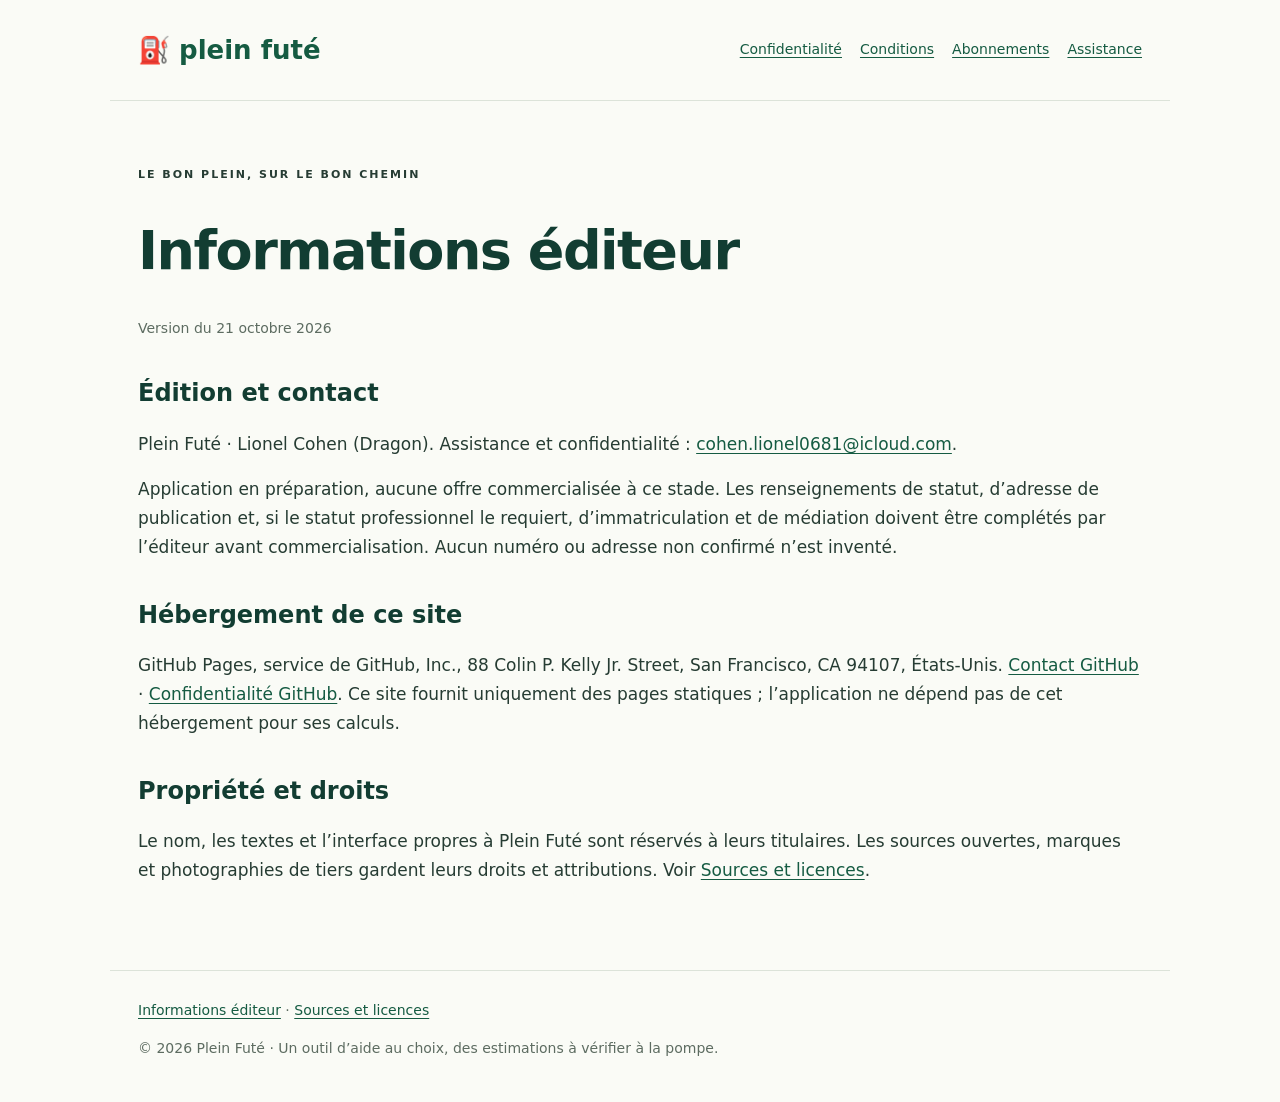
==== legal.html @ a61fa710 "Publier confidentialité, conditions et assistance Plein Futé" ====
<!doctype html>
<html lang="fr"><head><meta charset="utf-8"><meta name="viewport" content="width=device-width,initial-scale=1"><meta name="description" content="Informations éditeur — Plein Futé, prix du plein et coût du détour."><title>Informations éditeur · Plein Futé</title><link rel="stylesheet" href="style.css"></head><body><nav aria-label="Navigation"><a class="brand" href="index.html">⛽ plein futé</a><div><a href="privacy.html">Confidentialité</a><a href="terms.html">Conditions</a><a href="subscriptions.html">Abonnements</a><a href="support.html">Assistance</a></div></nav><main><p class="eyebrow">LE BON PLEIN, SUR LE BON CHEMIN</p><h1>Informations éditeur</h1><p class="date">Version du 21 octobre 2026</p><h2>Édition et contact</h2><p>Plein Futé · Lionel Cohen (Dragon). Assistance et confidentialité : <a href="mailto:cohen.lionel0681@icloud.com">cohen.lionel0681@icloud.com</a>.</p><p>Application en préparation, aucune offre commercialisée à ce stade. Les renseignements de statut, d’adresse de publication et, si le statut professionnel le requiert, d’immatriculation et de médiation doivent être complétés par l’éditeur avant commercialisation. Aucun numéro ou adresse non confirmé n’est inventé.</p><h2>Hébergement de ce site</h2><p>GitHub Pages, service de GitHub, Inc., 88 Colin P. Kelly Jr. Street, San Francisco, CA 94107, États-Unis. <a href="https://support.github.com/">Contact GitHub</a> · <a href="https://docs.github.com/en/site-policy/privacy-policies/github-general-privacy-statement">Confidentialité GitHub</a>. Ce site fournit uniquement des pages statiques ; l’application ne dépend pas de cet hébergement pour ses calculs.</p><h2>Propriété et droits</h2><p>Le nom, les textes et l’interface propres à Plein Futé sont réservés à leurs titulaires. Les sources ouvertes, marques et photographies de tiers gardent leurs droits et attributions. Voir <a href="sources.html">Sources et licences</a>.</p></main><footer><a href="legal.html">Informations éditeur</a> · <a href="sources.html">Sources et licences</a><p>© 2026 Plein Futé · Un outil d’aide au choix, des estimations à vérifier à la pompe.</p></footer></body></html>
---- style.css ----
*{box-sizing:border-box}body{margin:0;background:#fafbf6;color:#263c33;font:17px/1.7 system-ui,sans-serif}a{color:#155b42;text-underline-offset:3px}nav,main,footer{max-width:1060px;margin:auto;padding:28px}nav{display:flex;align-items:center;justify-content:space-between;gap:20px;border-bottom:1px solid #dce3d9}nav div{display:flex;flex-wrap:wrap;gap:18px;font-size:14px}.brand{font-size:26px;font-weight:850;text-decoration:none;white-space:nowrap}main{padding-top:54px;min-height:65vh}h1{font-size:clamp(32px,5vw,54px);line-height:1.1;letter-spacing:-1.5px;color:#123d32;max-width:850px}h2{font-size:24px;line-height:1.3;margin-top:38px;color:#123d32}.eyebrow{font-size:11px;letter-spacing:2px;font-weight:800}.lead{font-size:21px;max-width:830px}.date,footer{color:#5d6c61;font-size:14px}.callout,article{border:1px solid #d4dfd3;border-radius:20px;background:#eaf1df;padding:24px;margin:24px 0}.grid{display:grid;grid-template-columns:repeat(3,1fr);gap:18px}article{margin:0;background:#fff}article h2{margin-top:0}.button{display:inline-block;background:#123d32;color:white;border-radius:30px;padding:12px 24px;text-decoration:none;font-weight:700}.table{overflow-x:auto}table{border-collapse:collapse;width:100%;min-width:450px;background:white}td,th{padding:16px;text-align:left;border-bottom:1px solid #dbe2d7;vertical-align:top}th{background:#eaf1df}footer{border-top:1px solid #dce3d9;margin-top:40px}li{margin:14px 0}a:focus-visible{outline:3px solid #bb8900;outline-offset:5px}@media(max-width:700px){nav{align-items:flex-start;flex-direction:column;padding:20px}main{padding:28px 20px}.grid{grid-template-columns:1fr}nav div{gap:12px}.lead{font-size:19px}}
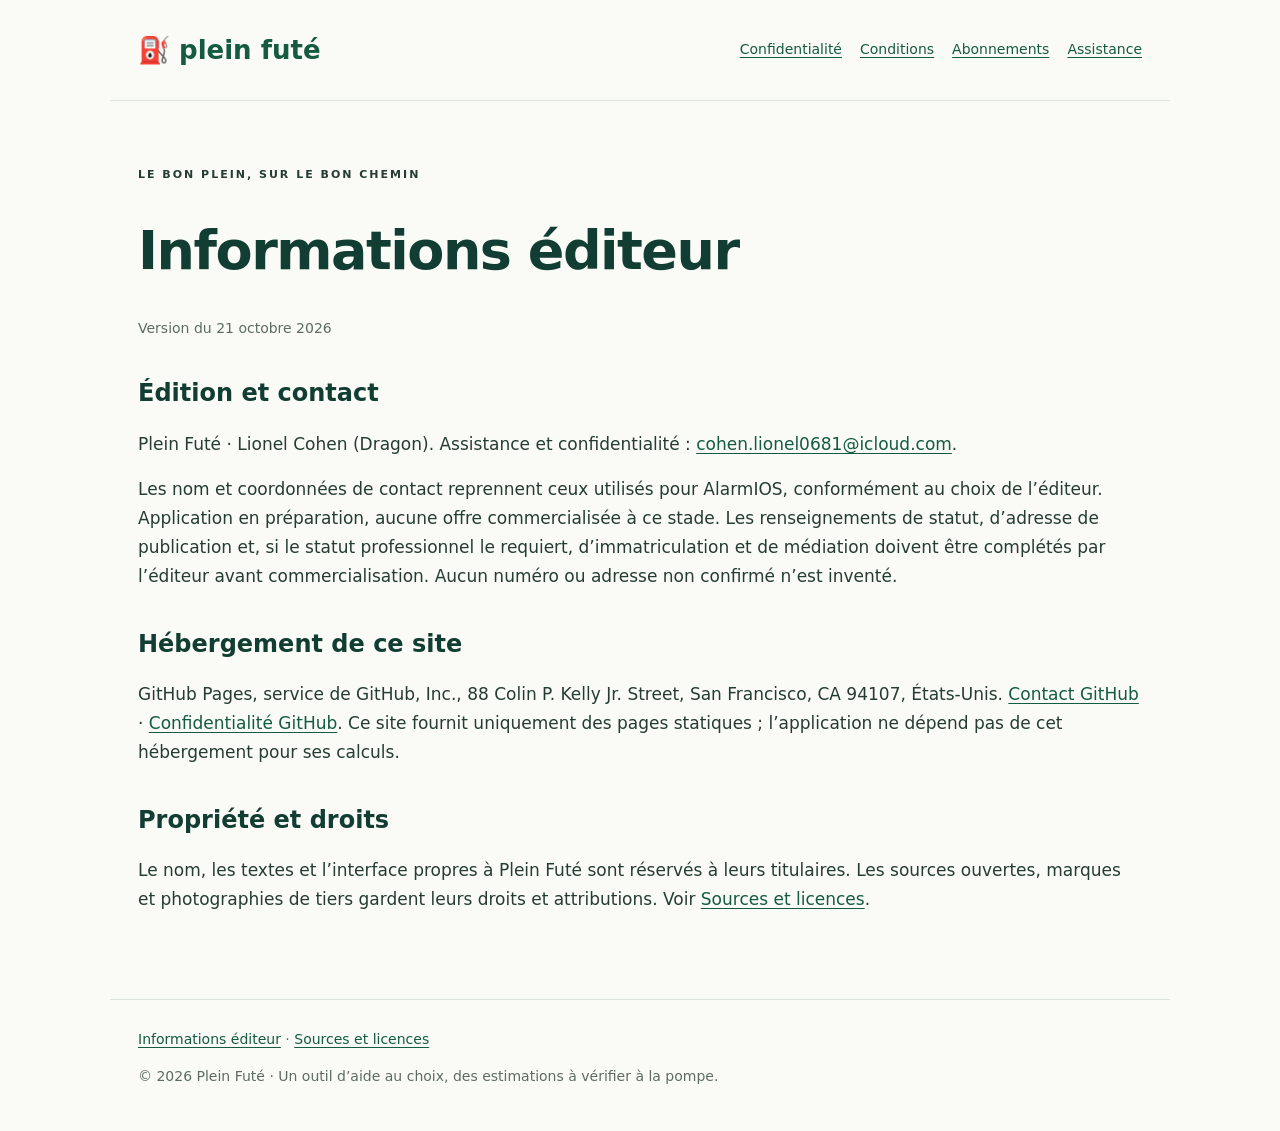
==== commit 07339e9e: "Préciser la reprise des coordonnées AlarmIOS" ====
--- a/legal.html
+++ b/legal.html
@@ -1,2 +1,2 @@
 <!doctype html>
-<html lang="fr"><head><meta charset="utf-8"><meta name="viewport" content="width=device-width,initial-scale=1"><meta name="description" content="Informations éditeur — Plein Futé, prix du plein et coût du détour."><title>Informations éditeur · Plein Futé</title><link rel="stylesheet" href="style.css"></head><body><nav aria-label="Navigation"><a class="brand" href="index.html">⛽ plein futé</a><div><a href="privacy.html">Confidentialité</a><a href="terms.html">Conditions</a><a href="subscriptions.html">Abonnements</a><a href="support.html">Assistance</a></div></nav><main><p class="eyebrow">LE BON PLEIN, SUR LE BON CHEMIN</p><h1>Informations éditeur</h1><p class="date">Version du 21 octobre 2026</p><h2>Édition et contact</h2><p>Plein Futé · Lionel Cohen (Dragon). Assistance et confidentialité : <a href="mailto:cohen.lionel0681@icloud.com">cohen.lionel0681@icloud.com</a>.</p><p>Application en préparation, aucune offre commercialisée à ce stade. Les renseignements de statut, d’adresse de publication et, si le statut professionnel le requiert, d’immatriculation et de médiation doivent être complétés par l’éditeur avant commercialisation. Aucun numéro ou adresse non confirmé n’est inventé.</p><h2>Hébergement de ce site</h2><p>GitHub Pages, service de GitHub, Inc., 88 Colin P. Kelly Jr. Street, San Francisco, CA 94107, États-Unis. <a href="https://support.github.com/">Contact GitHub</a> · <a href="https://docs.github.com/en/site-policy/privacy-policies/github-general-privacy-statement">Confidentialité GitHub</a>. Ce site fournit uniquement des pages statiques ; l’application ne dépend pas de cet hébergement pour ses calculs.</p><h2>Propriété et droits</h2><p>Le nom, les textes et l’interface propres à Plein Futé sont réservés à leurs titulaires. Les sources ouvertes, marques et photographies de tiers gardent leurs droits et attributions. Voir <a href="sources.html">Sources et licences</a>.</p></main><footer><a href="legal.html">Informations éditeur</a> · <a href="sources.html">Sources et licences</a><p>© 2026 Plein Futé · Un outil d’aide au choix, des estimations à vérifier à la pompe.</p></footer></body></html>
+<html lang="fr"><head><meta charset="utf-8"><meta name="viewport" content="width=device-width,initial-scale=1"><meta name="description" content="Informations éditeur — Plein Futé, prix du plein et coût du détour."><title>Informations éditeur · Plein Futé</title><link rel="stylesheet" href="style.css"></head><body><nav aria-label="Navigation"><a class="brand" href="index.html">⛽ plein futé</a><div><a href="privacy.html">Confidentialité</a><a href="terms.html">Conditions</a><a href="subscriptions.html">Abonnements</a><a href="support.html">Assistance</a></div></nav><main><p class="eyebrow">LE BON PLEIN, SUR LE BON CHEMIN</p><h1>Informations éditeur</h1><p class="date">Version du 21 octobre 2026</p><h2>Édition et contact</h2><p>Plein Futé · Lionel Cohen (Dragon). Assistance et confidentialité : <a href="mailto:cohen.lionel0681@icloud.com">cohen.lionel0681@icloud.com</a>.</p><p>Les nom et coordonnées de contact reprennent ceux utilisés pour AlarmIOS, conformément au choix de l’éditeur. Application en préparation, aucune offre commercialisée à ce stade. Les renseignements de statut, d’adresse de publication et, si le statut professionnel le requiert, d’immatriculation et de médiation doivent être complétés par l’éditeur avant commercialisation. Aucun numéro ou adresse non confirmé n’est inventé.</p><h2>Hébergement de ce site</h2><p>GitHub Pages, service de GitHub, Inc., 88 Colin P. Kelly Jr. Street, San Francisco, CA 94107, États-Unis. <a href="https://support.github.com/">Contact GitHub</a> · <a href="https://docs.github.com/en/site-policy/privacy-policies/github-general-privacy-statement">Confidentialité GitHub</a>. Ce site fournit uniquement des pages statiques ; l’application ne dépend pas de cet hébergement pour ses calculs.</p><h2>Propriété et droits</h2><p>Le nom, les textes et l’interface propres à Plein Futé sont réservés à leurs titulaires. Les sources ouvertes, marques et photographies de tiers gardent leurs droits et attributions. Voir <a href="sources.html">Sources et licences</a>.</p></main><footer><a href="legal.html">Informations éditeur</a> · <a href="sources.html">Sources et licences</a><p>© 2026 Plein Futé · Un outil d’aide au choix, des estimations à vérifier à la pompe.</p></footer></body></html>
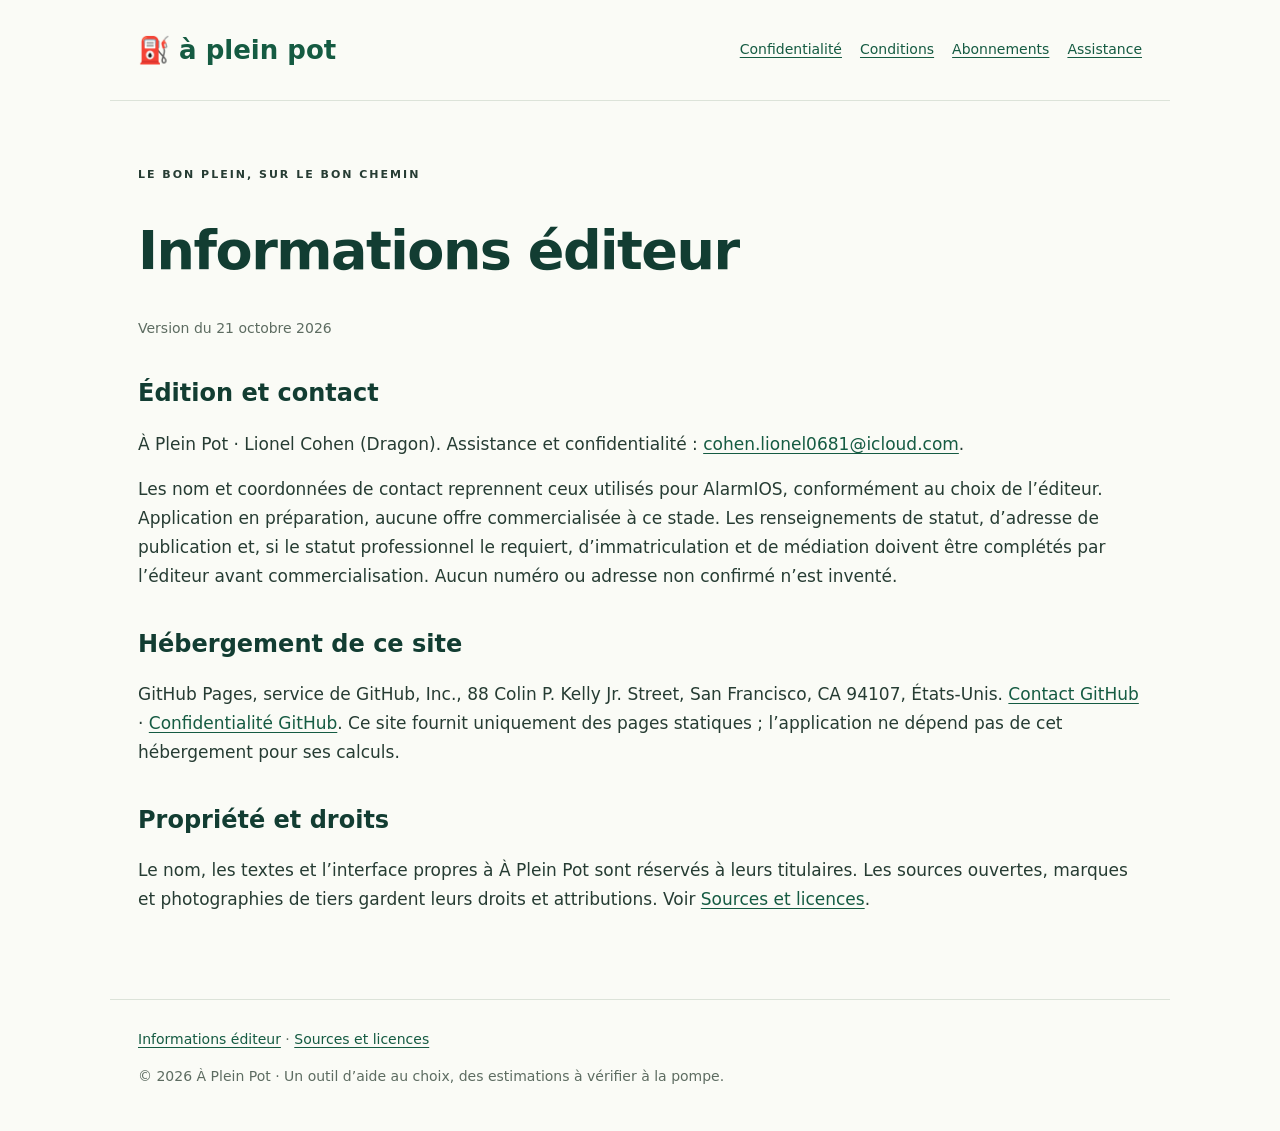
==== commit dd2f3f06: "Renommer le site en À Plein Pot Co-Authored-By: Claude Opus 5.5 <noreply@anthropic.com>" ====
--- a/legal.html
+++ b/legal.html
@@ -1,2 +1,2 @@
 <!doctype html>
-<html lang="fr"><head><meta charset="utf-8"><meta name="viewport" content="width=device-width,initial-scale=1"><meta name="description" content="Informations éditeur — Plein Futé, prix du plein et coût du détour."><title>Informations éditeur · Plein Futé</title><link rel="stylesheet" href="style.css"></head><body><nav aria-label="Navigation"><a class="brand" href="index.html">⛽ plein futé</a><div><a href="privacy.html">Confidentialité</a><a href="terms.html">Conditions</a><a href="subscriptions.html">Abonnements</a><a href="support.html">Assistance</a></div></nav><main><p class="eyebrow">LE BON PLEIN, SUR LE BON CHEMIN</p><h1>Informations éditeur</h1><p class="date">Version du 21 octobre 2026</p><h2>Édition et contact</h2><p>Plein Futé · Lionel Cohen (Dragon). Assistance et confidentialité : <a href="mailto:cohen.lionel0681@icloud.com">cohen.lionel0681@icloud.com</a>.</p><p>Les nom et coordonnées de contact reprennent ceux utilisés pour AlarmIOS, conformément au choix de l’éditeur. Application en préparation, aucune offre commercialisée à ce stade. Les renseignements de statut, d’adresse de publication et, si le statut professionnel le requiert, d’immatriculation et de médiation doivent être complétés par l’éditeur avant commercialisation. Aucun numéro ou adresse non confirmé n’est inventé.</p><h2>Hébergement de ce site</h2><p>GitHub Pages, service de GitHub, Inc., 88 Colin P. Kelly Jr. Street, San Francisco, CA 94107, États-Unis. <a href="https://support.github.com/">Contact GitHub</a> · <a href="https://docs.github.com/en/site-policy/privacy-policies/github-general-privacy-statement">Confidentialité GitHub</a>. Ce site fournit uniquement des pages statiques ; l’application ne dépend pas de cet hébergement pour ses calculs.</p><h2>Propriété et droits</h2><p>Le nom, les textes et l’interface propres à Plein Futé sont réservés à leurs titulaires. Les sources ouvertes, marques et photographies de tiers gardent leurs droits et attributions. Voir <a href="sources.html">Sources et licences</a>.</p></main><footer><a href="legal.html">Informations éditeur</a> · <a href="sources.html">Sources et licences</a><p>© 2026 Plein Futé · Un outil d’aide au choix, des estimations à vérifier à la pompe.</p></footer></body></html>
+<html lang="fr"><head><meta charset="utf-8"><meta name="viewport" content="width=device-width,initial-scale=1"><meta name="description" content="Informations éditeur — À Plein Pot, prix du plein et coût du détour."><title>Informations éditeur · À Plein Pot</title><link rel="stylesheet" href="style.css"></head><body><nav aria-label="Navigation"><a class="brand" href="index.html">⛽ à plein pot</a><div><a href="privacy.html">Confidentialité</a><a href="terms.html">Conditions</a><a href="subscriptions.html">Abonnements</a><a href="support.html">Assistance</a></div></nav><main><p class="eyebrow">LE BON PLEIN, SUR LE BON CHEMIN</p><h1>Informations éditeur</h1><p class="date">Version du 21 octobre 2026</p><h2>Édition et contact</h2><p>À Plein Pot · Lionel Cohen (Dragon). Assistance et confidentialité : <a href="mailto:cohen.lionel0681@icloud.com">cohen.lionel0681@icloud.com</a>.</p><p>Les nom et coordonnées de contact reprennent ceux utilisés pour AlarmIOS, conformément au choix de l’éditeur. Application en préparation, aucune offre commercialisée à ce stade. Les renseignements de statut, d’adresse de publication et, si le statut professionnel le requiert, d’immatriculation et de médiation doivent être complétés par l’éditeur avant commercialisation. Aucun numéro ou adresse non confirmé n’est inventé.</p><h2>Hébergement de ce site</h2><p>GitHub Pages, service de GitHub, Inc., 88 Colin P. Kelly Jr. Street, San Francisco, CA 94107, États-Unis. <a href="https://support.github.com/">Contact GitHub</a> · <a href="https://docs.github.com/en/site-policy/privacy-policies/github-general-privacy-statement">Confidentialité GitHub</a>. Ce site fournit uniquement des pages statiques ; l’application ne dépend pas de cet hébergement pour ses calculs.</p><h2>Propriété et droits</h2><p>Le nom, les textes et l’interface propres à À Plein Pot sont réservés à leurs titulaires. Les sources ouvertes, marques et photographies de tiers gardent leurs droits et attributions. Voir <a href="sources.html">Sources et licences</a>.</p></main><footer><a href="legal.html">Informations éditeur</a> · <a href="sources.html">Sources et licences</a><p>© 2026 À Plein Pot · Un outil d’aide au choix, des estimations à vérifier à la pompe.</p></footer></body></html>
